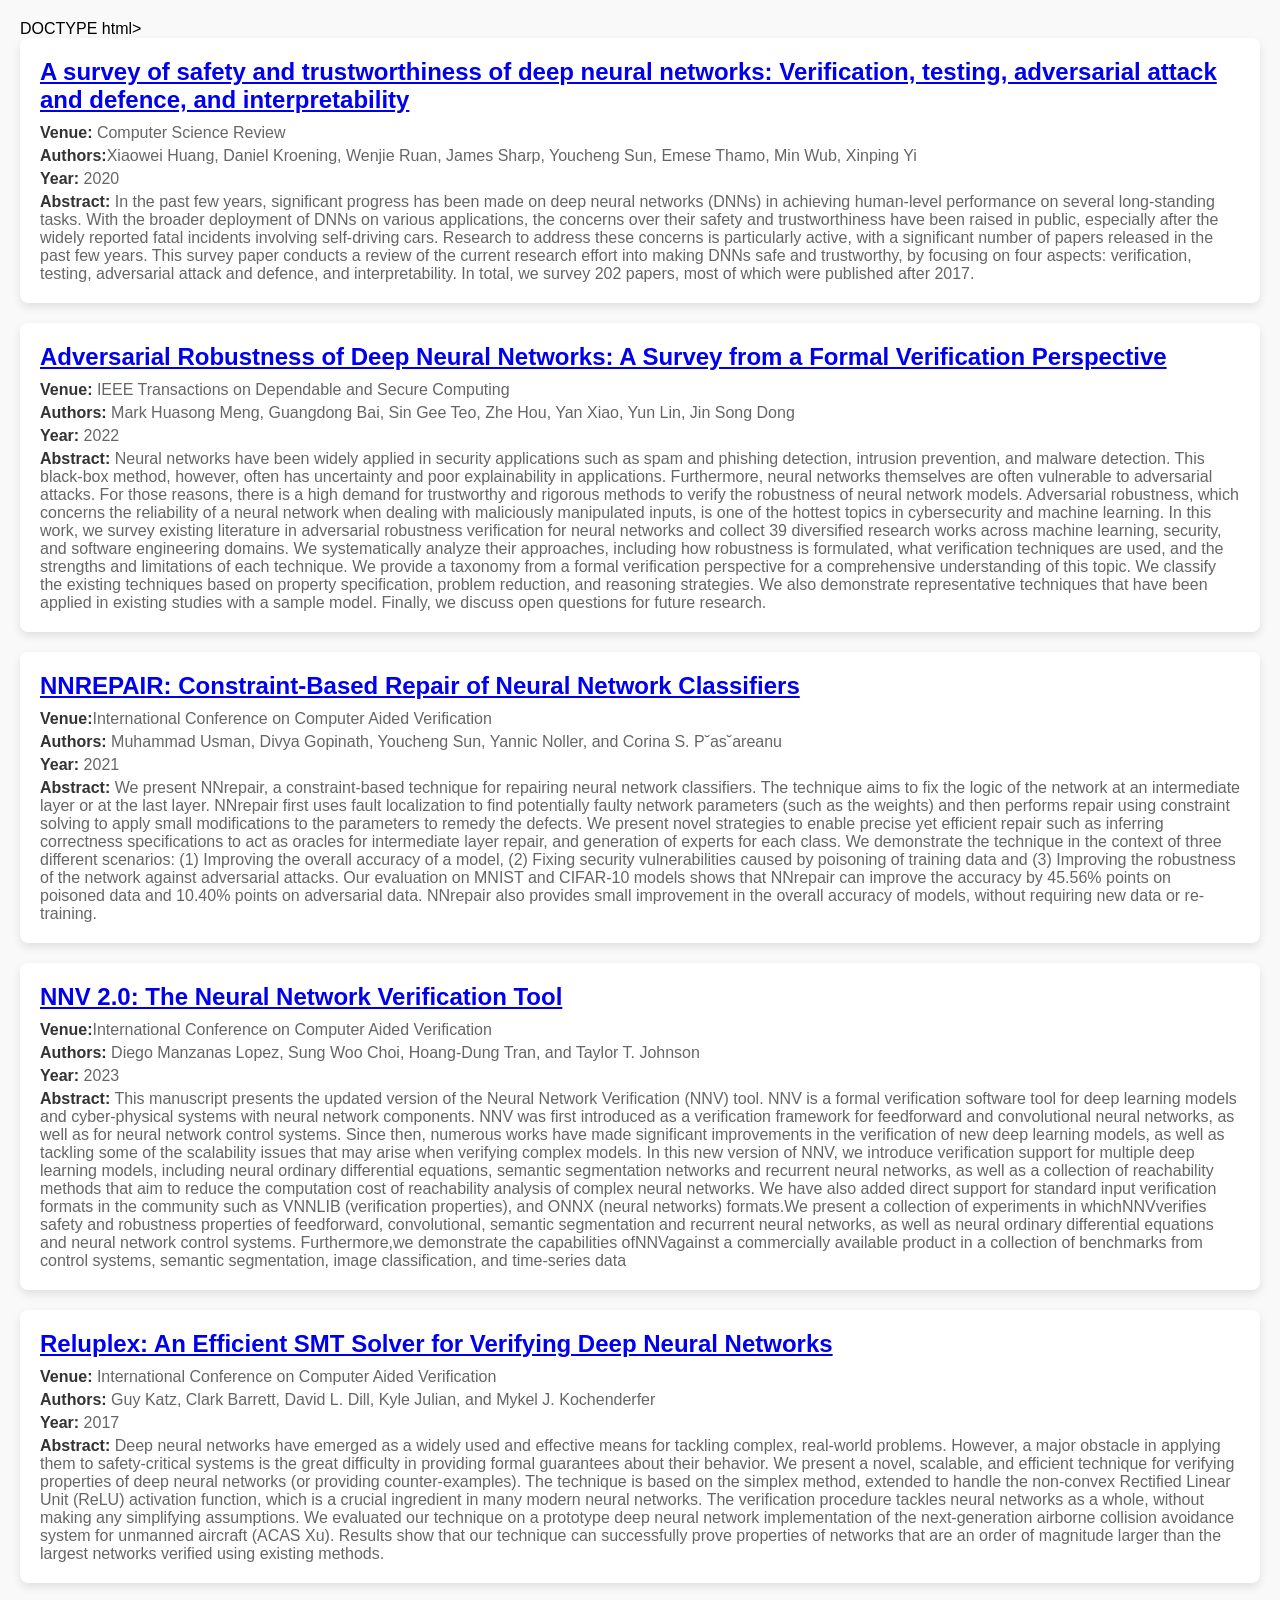
==== fpv.html @ df9a1fb7 "Update" ====
DOCTYPE html>
<html lang="en">
<head>
<meta charset="UTF-8">
<meta name="viewport" content="width=device-width, initial-scale=1.0">
<title>Recent Papers</title>
<style>
    body {
        font-family: Arial, sans-serif;
        margin: 0;
        padding: 20px;
        background-color: #f9f9f9;
    }
    h1 {
        text-align: center;
        color: #333;
    }
    .publication {
        background-color: #fff;
        border-radius: 8px;
        padding: 20px;
        margin-bottom: 20px;
        box-shadow: 0 4px 8px rgba(0,0,0,0.1);
    }
    .publication h2 {
        margin-top: 0;
        margin-bottom: 10px;
        color: #333;
    }
    .publication p {
        margin-top: 5px;
        margin-bottom: 5px;
        color: #666;
    }
    .publication p strong {
        font-weight: bold;
        color: #333;
    }
    .publication p:last-child {
        margin-bottom: 0;
    }
</style>
</head>
<body>

<div class="publication">
    <h2><a href="https://www.sciencedirect.com/science/article/pii/S1574013719302527" target="_blank">A survey of safety and trustworthiness of deep neural networks:
        Verification, testing, adversarial attack and defence, and
        interpretability</a></h2>
    <p><strong>Venue:</strong> Computer Science Review</p>
    <p><strong>Authors:</strong>Xiaowei Huang, Daniel Kroening, Wenjie Ruan, James Sharp, Youcheng Sun,
        Emese Thamo, Min Wub, Xinping Yi</p>
    <p><strong>Year:</strong> 2020</p>
    <p><strong>Abstract:</strong> In the past few years, significant progress has been made on deep neural networks (DNNs) in achieving
        human-level performance on several long-standing tasks. With the broader deployment of DNNs on
        various applications, the concerns over their safety and trustworthiness have been raised in public,
        especially after the widely reported fatal incidents involving self-driving cars. Research to address these
        concerns is particularly active, with a significant number of papers released in the past few years. This
        survey paper conducts a review of the current research effort into making DNNs safe and trustworthy,
        by focusing on four aspects: verification, testing, adversarial attack and defence, and interpretability.
        In total, we survey 202 papers, most of which were published after 2017.</p>
</div>

<div class="publication">
    <h2><a href="https://ieeexplore.ieee.org/document/9785704" target="_blank">Adversarial Robustness of Deep Neural Networks: A Survey from a Formal Verification Perspective</a></h2>
    <p><strong>Venue:</strong>  IEEE Transactions on Dependable and Secure Computing </p>
    <p><strong>Authors:</strong> Mark Huasong Meng, Guangdong Bai, Sin Gee Teo, Zhe Hou, Yan Xiao, Yun Lin, Jin Song Dong</p>
    <p><strong>Year:</strong> 2022</p>
    <p><strong>Abstract:</strong> Neural networks have been widely applied in security applications such as spam and phishing detection, intrusion
        prevention, and malware detection. This black-box method, however, often has uncertainty and poor explainability in applications.
        Furthermore, neural networks themselves are often vulnerable to adversarial attacks. For those reasons, there is a high demand for
        trustworthy and rigorous methods to verify the robustness of neural network models. Adversarial robustness, which concerns the
        reliability of a neural network when dealing with maliciously manipulated inputs, is one of the hottest topics in cybersecurity and
        machine learning. In this work, we survey existing literature in adversarial robustness verification for neural networks and collect 39
        diversified research works across machine learning, security, and software engineering domains. We systematically analyze their
        approaches, including how robustness is formulated, what verification techniques are used, and the strengths and limitations of each
        technique. We provide a taxonomy from a formal verification perspective for a comprehensive understanding of this topic. We classify
        the existing techniques based on property specification, problem reduction, and reasoning strategies. We also demonstrate
        representative techniques that have been applied in existing studies with a sample model. Finally, we discuss open questions for future
        research.</p>
</div>


<div class="publication">
    <h2><a href="https://link.springer.com/chapter/10.1007/978-3-030-81685-8_1" target="_blank">NNREPAIR: Constraint-Based Repair
        of Neural Network Classifiers</a></h2>
    <p><strong>Venue:</strong>International Conference on Computer Aided Verification</p>
    <p><strong>Authors:</strong> Muhammad Usman, Divya Gopinath, Youcheng Sun,
        Yannic Noller, and Corina S. P˘as˘areanu</p>
    <p><strong>Year:</strong> 2021</p>
    <p><strong>Abstract:</strong> We present NNrepair, a constraint-based technique for
        repairing neural network classifiers. The technique aims to fix the logic
        of the network at an intermediate layer or at the last layer. NNrepair
        first uses fault localization to find potentially faulty network parameters
        (such as the weights) and then performs repair using constraint solving
        to apply small modifications to the parameters to remedy the defects.
        We present novel strategies to enable precise yet efficient repair such
        as inferring correctness specifications to act as oracles for intermediate
        layer repair, and generation of experts for each class. We demonstrate
        the technique in the context of three different scenarios: (1) Improving
        the overall accuracy of a model, (2) Fixing security vulnerabilities
        caused by poisoning of training data and (3) Improving the robustness of
        the network against adversarial attacks. Our evaluation on MNIST and
        CIFAR-10 models shows that NNrepair can improve the accuracy by
        45.56% points on poisoned data and 10.40% points on adversarial data.
        NNrepair also provides small improvement in the overall accuracy of
        models, without requiring new data or re-training.</p>
</div>

<div class="publication">
    <h2><a href="https://link.springer.com/chapter/10.1007/978-3-031-37703-7_19" target="_blank">NNV 2.0: The Neural Network Verification Tool</a></h2>
    <p><strong>Venue:</strong>International Conference on Computer Aided Verification</p>
    <p><strong>Authors:</strong> Diego Manzanas Lopez, Sung Woo Choi,
        Hoang-Dung Tran, and Taylor T. Johnson</p>
    <p><strong>Year:</strong> 2023</p>
    <p><strong>Abstract:</strong> This manuscript presents the updated version of the Neural
        Network Verification (NNV) tool. NNV is a formal verification software
        tool for deep learning models and cyber-physical systems with neural network
        components. NNV was first introduced as a verification framework
        for feedforward and convolutional neural networks, as well as for neural
        network control systems. Since then, numerous works have made significant
        improvements in the verification of new deep learning models, as
        well as tackling some of the scalability issues that may arise when verifying
        complex models. In this new version of NNV, we introduce verification
        support for multiple deep learning models, including neural ordinary
        differential equations, semantic segmentation networks and recurrent neural
        networks, as well as a collection of reachability methods that aim to
        reduce the computation cost of reachability analysis of complex neural networks.
        We have also added direct support for standard input verification
        formats in the community such as VNNLIB (verification properties), and
        ONNX (neural networks) formats.We present a collection of experiments
        in whichNNVverifies safety and robustness properties of feedforward, convolutional,
        semantic segmentation and recurrent neural networks, as well
        as neural ordinary differential equations and neural network control systems.
        Furthermore,we demonstrate the capabilities ofNNVagainst a commercially
        available product in a collection of benchmarks from control systems,
        semantic segmentation, image classification, and time-series data</p>
</div>

<div class="publication">
    <h2><a href="https://link.springer.com/chapter/10.1007/978-3-319-63387-9_5" target="_blank">Reluplex: An Efficient SMT Solver for Verifying Deep Neural Networks</a></h2>
    <p><strong>Venue:</strong> International Conference on Computer Aided Verification</p>
    <p><strong>Authors:</strong> Guy Katz, Clark Barrett, David L. Dill,
        Kyle Julian, and Mykel J. Kochenderfer</p>
    <p><strong>Year:</strong> 2017</p>
    <p><strong>Abstract:</strong> Deep neural networks have emerged as a widely used and
        effective means for tackling complex, real-world problems. However, a
        major obstacle in applying them to safety-critical systems is the great difficulty
        in providing formal guarantees about their behavior. We present
        a novel, scalable, and efficient technique for verifying properties of deep
        neural networks (or providing counter-examples). The technique is based
        on the simplex method, extended to handle the non-convex Rectified
        Linear Unit (ReLU) activation function, which is a crucial ingredient
        in many modern neural networks. The verification procedure tackles
        neural networks as a whole, without making any simplifying assumptions.
        We evaluated our technique on a prototype deep neural network
        implementation of the next-generation airborne collision avoidance system
        for unmanned aircraft (ACAS Xu). Results show that our technique
        can successfully prove properties of networks that are an order of magnitude
        larger than the largest networks verified using existing methods.</p>
</div>

<!-- <div class="publication">
    <h2><a href="paper_link_1.pdf" target="_blank">Example Publication Title</a></h2>
    <p><strong>Venue:</strong> Conference/Journal Name</p>
    <p><strong>Authors:</strong> Author Three, Author Four</p>
    <p><strong>Year:</strong> 2022</p>
    <p><strong>Abstract:</strong> Duis aute irure dolor in reprehenderit in voluptate velit esse cillum dolore eu fugiat nulla pariatur. Excepteur sint occaecat cupidatat non proident, sunt in culpa qui officia deserunt mollit anim id est laborum.</p>
</div> -->

<!-- <div class="publication">
    <h2><a href="paper_link_1.pdf" target="_blank">Example Publication Title</a></h2>
    <p><strong>Venue:</strong> Conference/Journal Name</p>
    <p><strong>Authors:</strong> Author Three, Author Four</p>
    <p><strong>Year:</strong> 2022</p>
    <p><strong>Abstract:</strong> Duis aute irure dolor in reprehenderit in voluptate velit esse cillum dolore eu fugiat nulla pariatur. Excepteur sint occaecat cupidatat non proident, sunt in culpa qui officia deserunt mollit anim id est laborum.</p>
</div> -->


</body>
</html>
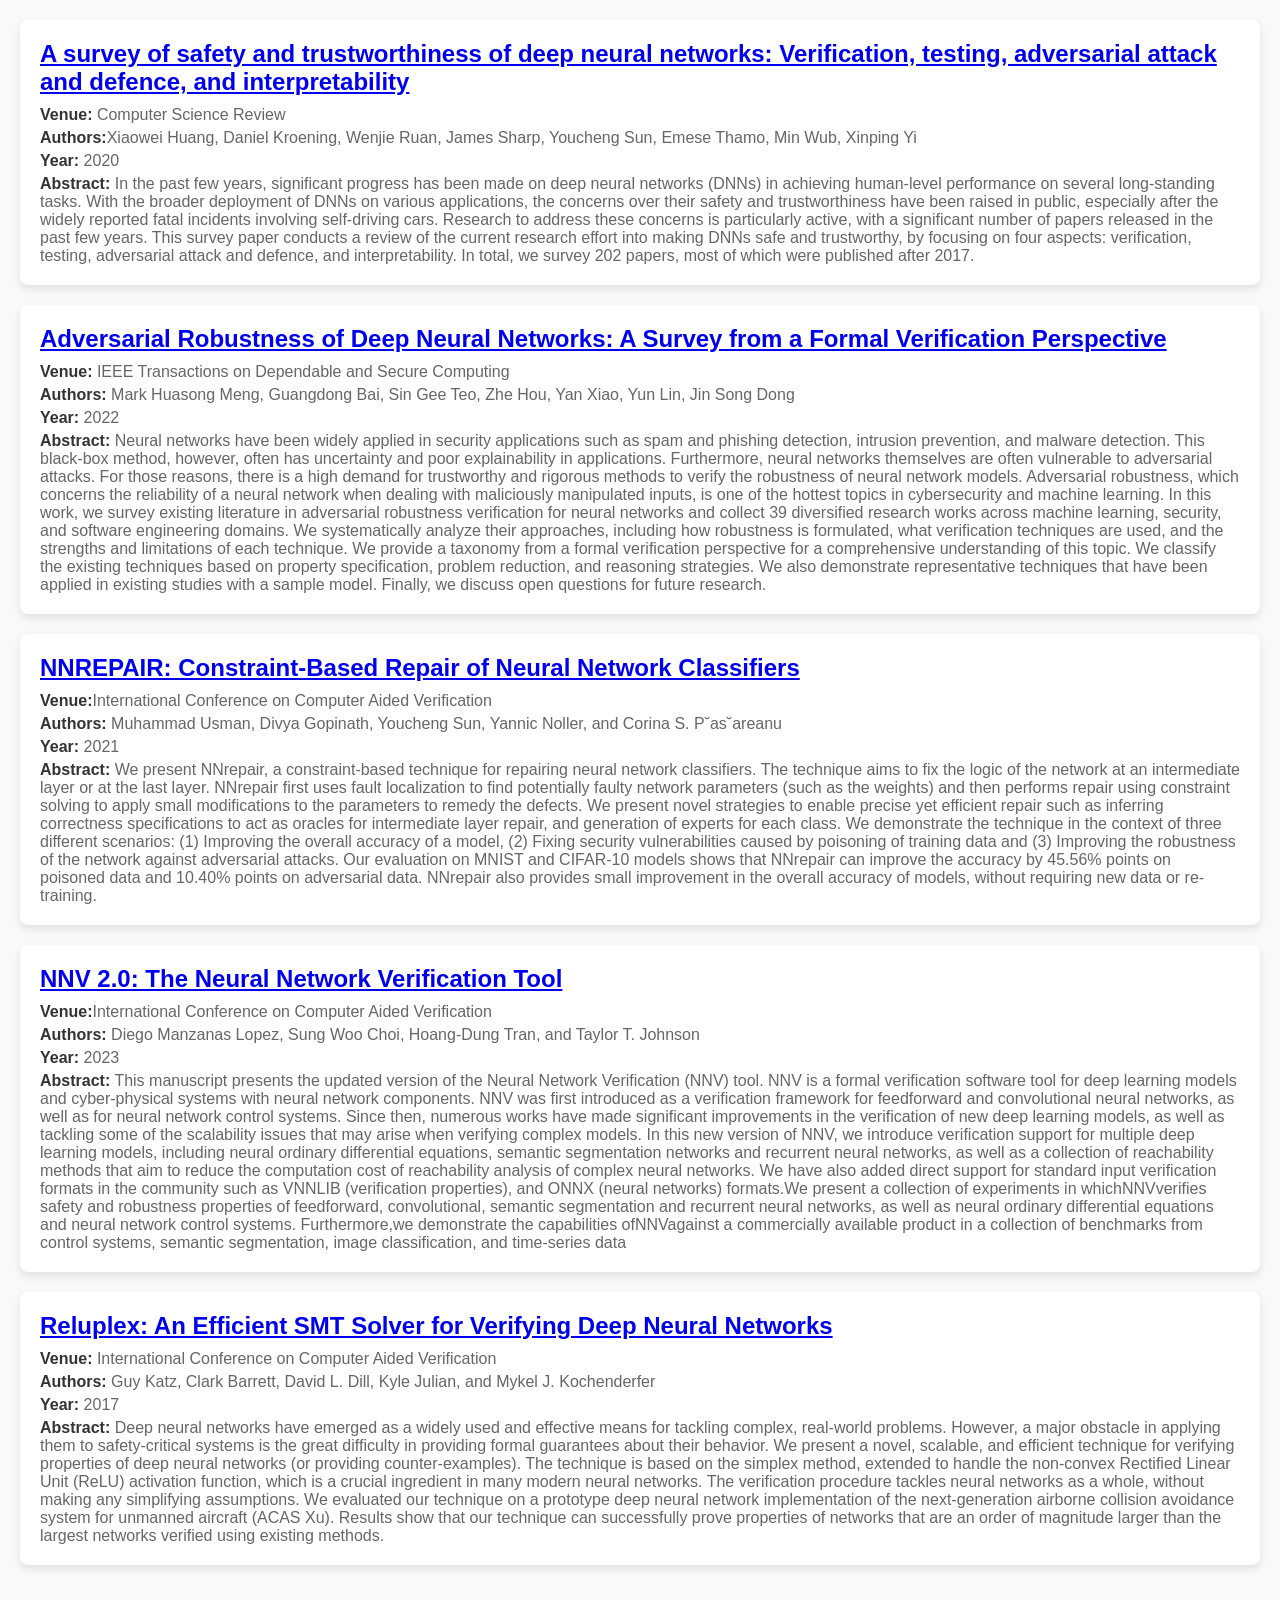
==== commit 0a415965: "Update" ====
--- a/fpv.html
+++ b/fpv.html
@@ -1,4 +1,4 @@
-DOCTYPE html>
+<!DOCTYPE html>
 <html lang="en">
 <head>
 <meta charset="UTF-8">
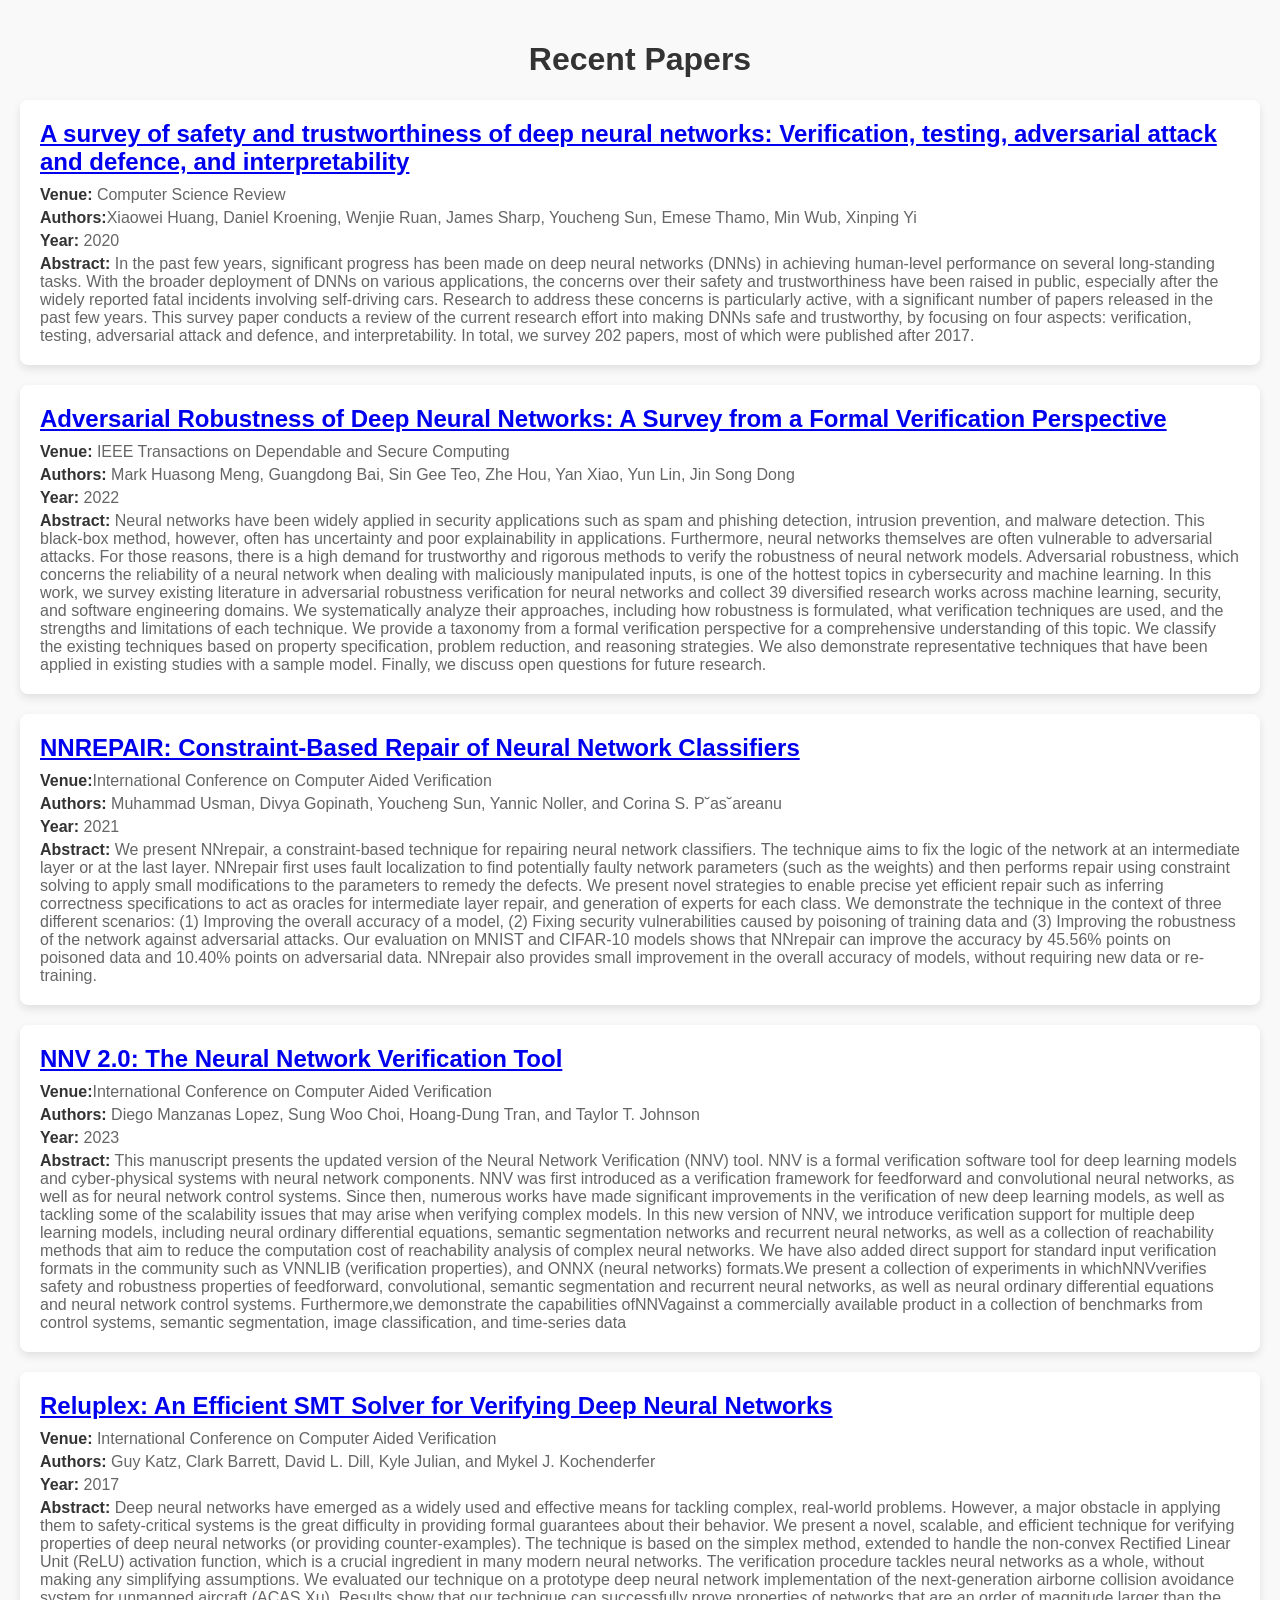
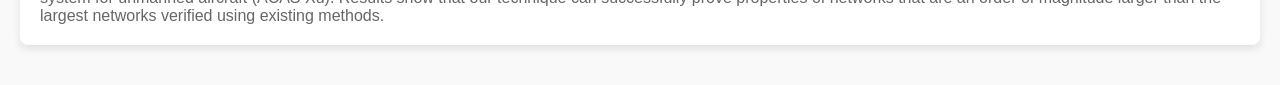
==== commit f5ff4de5: "Update" ====
--- a/fpv.html
+++ b/fpv.html
@@ -42,7 +42,7 @@
 </style>
 </head>
 <body>
-
+<h1>Recent Papers</h1>
 <div class="publication">
     <h2><a href="https://www.sciencedirect.com/science/article/pii/S1574013719302527" target="_blank">A survey of safety and trustworthiness of deep neural networks:
         Verification, testing, adversarial attack and defence, and
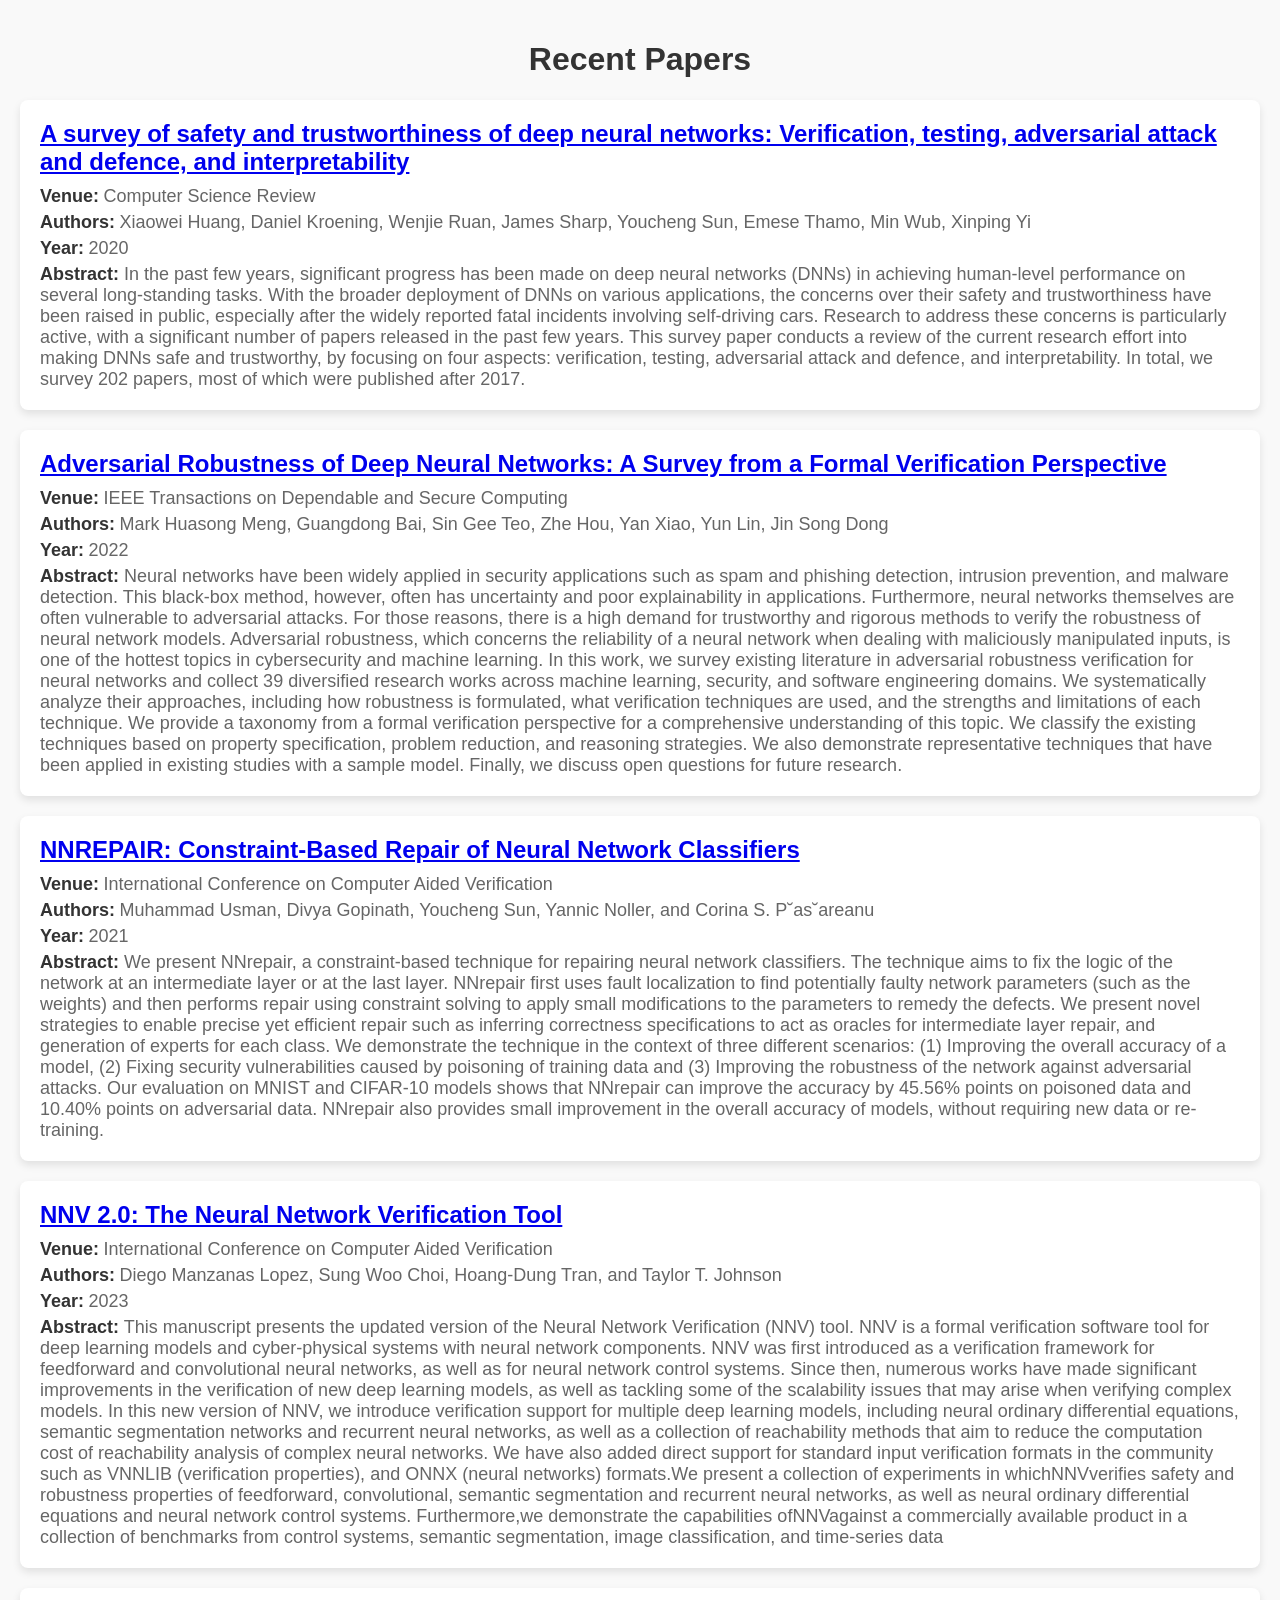
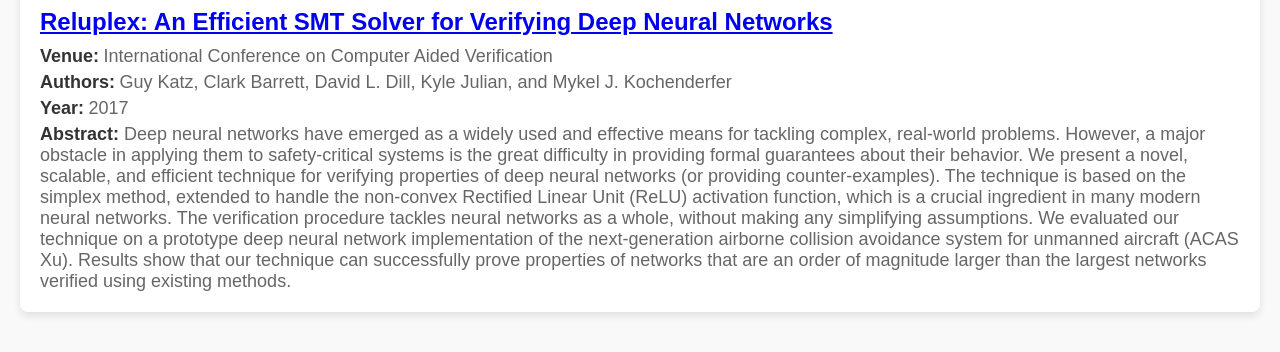
==== commit 5dd4004c: "Update" ====
--- a/fpv.html
+++ b/fpv.html
@@ -31,10 +31,18 @@
         margin-top: 5px;
         margin-bottom: 5px;
         color: #666;
+        font-size: 16px;
     }
     .publication p strong {
         font-weight: bold;
         color: #333;
+        font-size: 18px; /* Adjusted font size for strong elements */
+    }
+    .publication p span {
+        font-size: 18px; /* Adjusted font size for span elements */
+    }
+    .publication .abstract {
+        font-size: 18px; /* Adjusted font size for abstract */
     }
     .publication p:last-child {
         margin-bottom: 0;
@@ -47,11 +55,11 @@
     <h2><a href="https://www.sciencedirect.com/science/article/pii/S1574013719302527" target="_blank">A survey of safety and trustworthiness of deep neural networks:
         Verification, testing, adversarial attack and defence, and
         interpretability</a></h2>
-    <p><strong>Venue:</strong> Computer Science Review</p>
-    <p><strong>Authors:</strong>Xiaowei Huang, Daniel Kroening, Wenjie Ruan, James Sharp, Youcheng Sun,
-        Emese Thamo, Min Wub, Xinping Yi</p>
-    <p><strong>Year:</strong> 2020</p>
-    <p><strong>Abstract:</strong> In the past few years, significant progress has been made on deep neural networks (DNNs) in achieving
+    <p><strong>Venue:</strong> <span style="font-size: 18px;">Computer Science Review</span></p>
+    <p><strong>Authors:</strong> <span style="font-size: 18px;">Xiaowei Huang, Daniel Kroening, Wenjie Ruan, James Sharp, Youcheng Sun,
+        Emese Thamo, Min Wub, Xinping Yi</span></p>
+    <p><strong>Year:</strong> <span style="font-size: 18px;">2020</span></p>
+    <p class="abstract"><strong>Abstract:</strong> In the past few years, significant progress has been made on deep neural networks (DNNs) in achieving
         human-level performance on several long-standing tasks. With the broader deployment of DNNs on
         various applications, the concerns over their safety and trustworthiness have been raised in public,
         especially after the widely reported fatal incidents involving self-driving cars. Research to address these
@@ -63,10 +71,10 @@
 
 <div class="publication">
     <h2><a href="https://ieeexplore.ieee.org/document/9785704" target="_blank">Adversarial Robustness of Deep Neural Networks: A Survey from a Formal Verification Perspective</a></h2>
-    <p><strong>Venue:</strong>  IEEE Transactions on Dependable and Secure Computing </p>
-    <p><strong>Authors:</strong> Mark Huasong Meng, Guangdong Bai, Sin Gee Teo, Zhe Hou, Yan Xiao, Yun Lin, Jin Song Dong</p>
-    <p><strong>Year:</strong> 2022</p>
-    <p><strong>Abstract:</strong> Neural networks have been widely applied in security applications such as spam and phishing detection, intrusion
+    <p><strong>Venue:</strong> <span style="font-size: 18px;">IEEE Transactions on Dependable and Secure Computing</span></p>
+    <p><strong>Authors:</strong> <span style="font-size: 18px;">Mark Huasong Meng, Guangdong Bai, Sin Gee Teo, Zhe Hou, Yan Xiao, Yun Lin, Jin Song Dong</span></p>
+    <p><strong>Year:</strong> <span style="font-size: 18px;">2022</span></p>
+    <p class="abstract"><strong>Abstract:</strong> Neural networks have been widely applied in security applications such as spam and phishing detection, intrusion
         prevention, and malware detection. This black-box method, however, often has uncertainty and poor explainability in applications.
         Furthermore, neural networks themselves are often vulnerable to adversarial attacks. For those reasons, there is a high demand for
         trustworthy and rigorous methods to verify the robustness of neural network models. Adversarial robustness, which concerns the
@@ -84,11 +92,11 @@
 <div class="publication">
     <h2><a href="https://link.springer.com/chapter/10.1007/978-3-030-81685-8_1" target="_blank">NNREPAIR: Constraint-Based Repair
         of Neural Network Classifiers</a></h2>
-    <p><strong>Venue:</strong>International Conference on Computer Aided Verification</p>
-    <p><strong>Authors:</strong> Muhammad Usman, Divya Gopinath, Youcheng Sun,
-        Yannic Noller, and Corina S. P˘as˘areanu</p>
-    <p><strong>Year:</strong> 2021</p>
-    <p><strong>Abstract:</strong> We present NNrepair, a constraint-based technique for
+    <p><strong>Venue:</strong> <span style="font-size: 18px;">International Conference on Computer Aided Verification</span></p>
+    <p><strong>Authors:</strong> <span style="font-size: 18px;">Muhammad Usman, Divya Gopinath, Youcheng Sun,
+        Yannic Noller, and Corina S. P˘as˘areanu</span></p>
+    <p><strong>Year:</strong> <span style="font-size: 18px;">2021</span></p>
+    <p class="abstract"><strong>Abstract:</strong> We present NNrepair, a constraint-based technique for
         repairing neural network classifiers. The technique aims to fix the logic
         of the network at an intermediate layer or at the last layer. NNrepair
         first uses fault localization to find potentially faulty network parameters
@@ -109,11 +117,11 @@
 
 <div class="publication">
     <h2><a href="https://link.springer.com/chapter/10.1007/978-3-031-37703-7_19" target="_blank">NNV 2.0: The Neural Network Verification Tool</a></h2>
-    <p><strong>Venue:</strong>International Conference on Computer Aided Verification</p>
-    <p><strong>Authors:</strong> Diego Manzanas Lopez, Sung Woo Choi,
-        Hoang-Dung Tran, and Taylor T. Johnson</p>
-    <p><strong>Year:</strong> 2023</p>
-    <p><strong>Abstract:</strong> This manuscript presents the updated version of the Neural
+    <p><strong>Venue:</strong> <span style="font-size: 18px;">International Conference on Computer Aided Verification</span></p>
+    <p><strong>Authors:</strong> <span style="font-size: 18px;">Diego Manzanas Lopez, Sung Woo Choi,
+        Hoang-Dung Tran, and Taylor T. Johnson</span></p>
+    <p><strong>Year:</strong> <span style="font-size: 18px;">2023</span></p>
+    <p class="abstract"><strong>Abstract:</strong> This manuscript presents the updated version of the Neural
         Network Verification (NNV) tool. NNV is a formal verification software
         tool for deep learning models and cyber-physical systems with neural network
         components. NNV was first introduced as a verification framework
@@ -139,11 +147,11 @@
 
 <div class="publication">
     <h2><a href="https://link.springer.com/chapter/10.1007/978-3-319-63387-9_5" target="_blank">Reluplex: An Efficient SMT Solver for Verifying Deep Neural Networks</a></h2>
-    <p><strong>Venue:</strong> International Conference on Computer Aided Verification</p>
-    <p><strong>Authors:</strong> Guy Katz, Clark Barrett, David L. Dill,
-        Kyle Julian, and Mykel J. Kochenderfer</p>
-    <p><strong>Year:</strong> 2017</p>
-    <p><strong>Abstract:</strong> Deep neural networks have emerged as a widely used and
+    <p><strong>Venue:</strong> <span style="font-size: 18px;">International Conference on Computer Aided Verification</span></p>
+    <p><strong>Authors:</strong> <span style="font-size: 18px;">Guy Katz, Clark Barrett, David L. Dill,
+        Kyle Julian, and Mykel J. Kochenderfer</span></p>
+    <p><strong>Year:</strong> <span style="font-size: 18px;">2017</span></p>
+    <p class="abstract"><strong>Abstract:</strong> Deep neural networks have emerged as a widely used and
         effective means for tackling complex, real-world problems. However, a
         major obstacle in applying them to safety-critical systems is the great difficulty
         in providing formal guarantees about their behavior. We present
@@ -159,6 +167,7 @@
         can successfully prove properties of networks that are an order of magnitude
         larger than the largest networks verified using existing methods.</p>
 </div>
+
 
 <!-- <div class="publication">
     <h2><a href="paper_link_1.pdf" target="_blank">Example Publication Title</a></h2>
